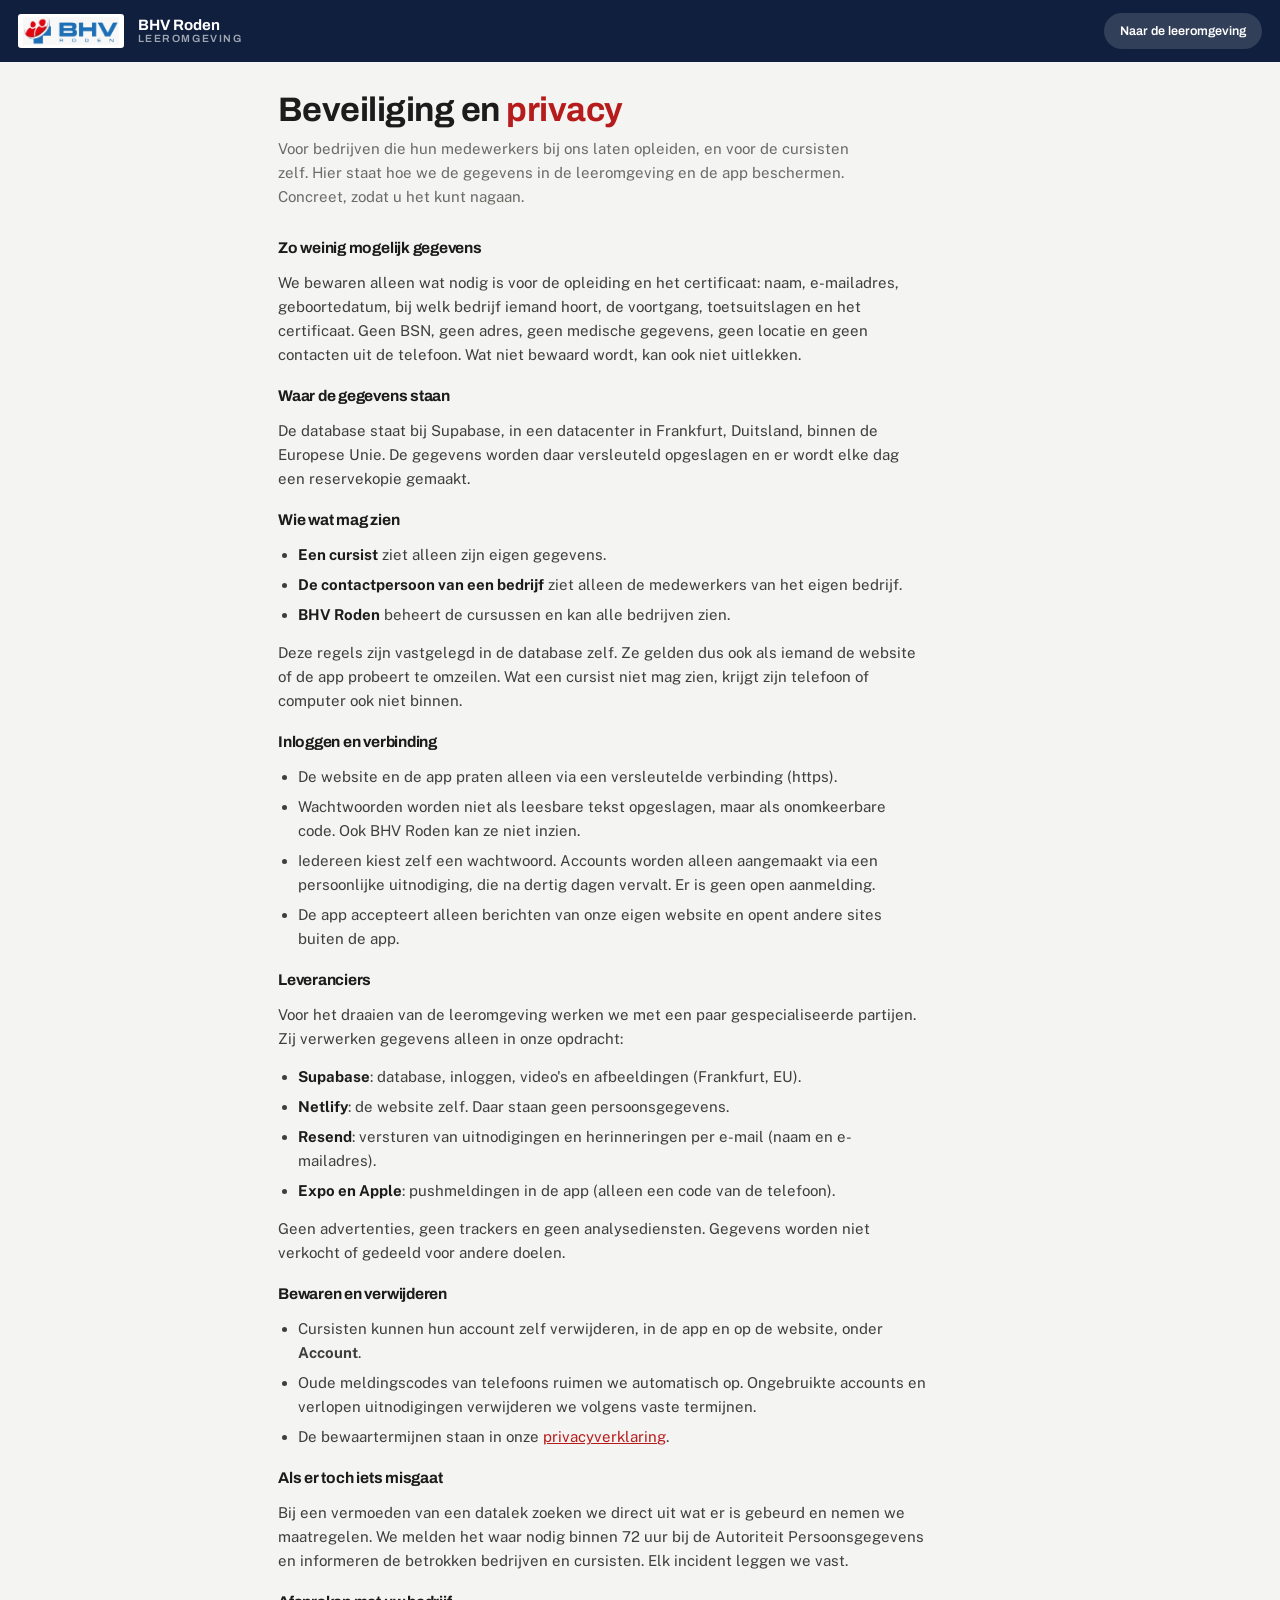
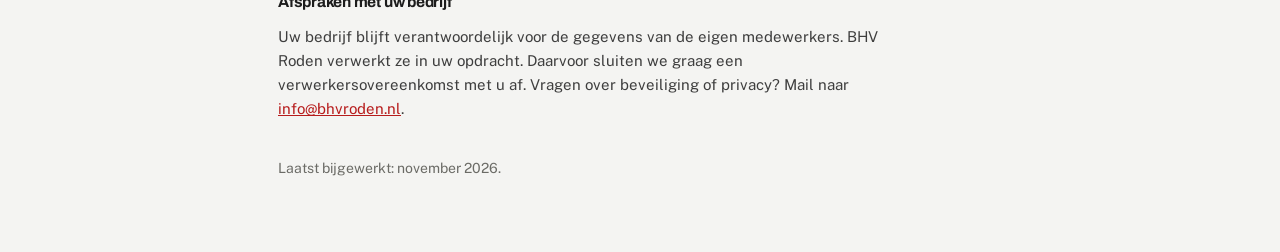
==== beveiliging.html @ 5a579784 "Pagina Beveiliging en privacy, regio Frankfurt" ====
<!DOCTYPE html>
<html lang="nl">
<head>
<meta charset="utf-8">
<meta name="viewport" content="width=device-width, initial-scale=1, viewport-fit=cover">
<title>Beveiliging en privacy, BHV Roden leeromgeving</title>
<link rel="preconnect" href="https://fonts.googleapis.com">
<link rel="preconnect" href="https://fonts.gstatic.com" crossorigin>
<link rel="stylesheet" href="https://fonts.googleapis.com/css2?family=Archivo:wght@600;700&family=Public+Sans:wght@400;500;600;700&display=swap">
<link rel="stylesheet" href="style.css">
</head>
<body>

<header class="balk">
  <img src="img/logo-bhvroden.jpg" alt="BHV Roden">
  <span class="naam">BHV Roden<span>Leeromgeving</span></span>
  <span class="rechts">
    <a class="knop-licht" href="index.html" style="text-decoration:none">Naar de leeromgeving</a>
  </span>
</header>

<div class="wrap wrap-smal">
  <div class="kop">
    <h1>Beveiliging en <em>privacy</em></h1>
    <p>Voor bedrijven die hun medewerkers bij ons laten opleiden, en voor de cursisten zelf. Hier staat hoe
      we de gegevens in de leeromgeving en de app beschermen. Concreet, zodat u het kunt nagaan.</p>
  </div>

  <div class="proza">
    <h3>Zo weinig mogelijk gegevens</h3>
    <p>We bewaren alleen wat nodig is voor de opleiding en het certificaat: naam, e-mailadres,
      geboortedatum, bij welk bedrijf iemand hoort, de voortgang, toetsuitslagen en het certificaat.
      Geen BSN, geen adres, geen medische gegevens, geen locatie en geen contacten uit de telefoon.
      Wat niet bewaard wordt, kan ook niet uitlekken.</p>

    <h3>Waar de gegevens staan</h3>
    <p>De database staat bij Supabase, in een datacenter in Frankfurt, Duitsland, binnen de Europese Unie. De gegevens worden daar
      versleuteld opgeslagen en er wordt elke dag een reservekopie gemaakt.</p>

    <h3>Wie wat mag zien</h3>
    <ul>
      <li><strong>Een cursist</strong> ziet alleen zijn eigen gegevens.</li>
      <li><strong>De contactpersoon van een bedrijf</strong> ziet alleen de medewerkers van het eigen bedrijf.</li>
      <li><strong>BHV Roden</strong> beheert de cursussen en kan alle bedrijven zien.</li>
    </ul>
    <p>Deze regels zijn vastgelegd in de database zelf. Ze gelden dus ook als iemand de website of de app
      probeert te omzeilen. Wat een cursist niet mag zien, krijgt zijn telefoon of computer ook niet binnen.</p>

    <h3>Inloggen en verbinding</h3>
    <ul>
      <li>De website en de app praten alleen via een versleutelde verbinding (https).</li>
      <li>Wachtwoorden worden niet als leesbare tekst opgeslagen, maar als onomkeerbare code. Ook BHV Roden
        kan ze niet inzien.</li>
      <li>Iedereen kiest zelf een wachtwoord. Accounts worden alleen aangemaakt via een persoonlijke
        uitnodiging, die na dertig dagen vervalt. Er is geen open aanmelding.</li>
      <li>De app accepteert alleen berichten van onze eigen website en opent andere sites buiten de app.</li>
    </ul>

    <h3>Leveranciers</h3>
    <p>Voor het draaien van de leeromgeving werken we met een paar gespecialiseerde partijen. Zij verwerken
      gegevens alleen in onze opdracht:</p>
    <ul>
      <li><strong>Supabase</strong>: database, inloggen, video's en afbeeldingen (Frankfurt, EU).</li>
      <li><strong>Netlify</strong>: de website zelf. Daar staan geen persoonsgegevens.</li>
      <li><strong>Resend</strong>: versturen van uitnodigingen en herinneringen per e-mail (naam en e-mailadres).</li>
      <li><strong>Expo en Apple</strong>: pushmeldingen in de app (alleen een code van de telefoon).</li>
    </ul>
    <p>Geen advertenties, geen trackers en geen analysediensten. Gegevens worden niet verkocht of gedeeld
      voor andere doelen.</p>

    <h3>Bewaren en verwijderen</h3>
    <ul>
      <li>Cursisten kunnen hun account zelf verwijderen, in de app en op de website, onder <b>Account</b>.</li>
      <li>Oude meldingscodes van telefoons ruimen we automatisch op. Ongebruikte accounts en verlopen uitnodigingen verwijderen we volgens vaste termijnen.</li>
      <li>De bewaartermijnen staan in onze <a href="privacy.html">privacyverklaring</a>.</li>
    </ul>

    <h3>Als er toch iets misgaat</h3>
    <p>Bij een vermoeden van een datalek zoeken we direct uit wat er is gebeurd en nemen we maatregelen.
      We melden het waar nodig binnen 72 uur bij de Autoriteit Persoonsgegevens en informeren de
      betrokken bedrijven en cursisten. Elk incident leggen we vast.</p>

    <h3>Afspraken met uw bedrijf</h3>
    <p>Uw bedrijf blijft verantwoordelijk voor de gegevens van de eigen medewerkers. BHV Roden verwerkt ze
      in uw opdracht. Daarvoor sluiten we graag een verwerkersovereenkomst met u af. Vragen over
      beveiliging of privacy? Mail naar <a href="mailto:info@bhvroden.nl">info@bhvroden.nl</a>.</p>

    <p class="lead" style="margin-top:22px">Laatst bijgewerkt: november 2026.</p>
  </div>
</div>

</body>
</html>
---- style.css ----
/* =====================================================================
   BHV Roden leeromgeving
   Huisstijl van BHV Roden. Klantkleuren komen later via [data-brand].
   ===================================================================== */

:root{
  --ground:#F4F4F2;
  --surface:#FFFFFF;
  --surface-2:#EDEDEA;
  --ink:#1C1C1C;
  --ink-2:#3E3E3E;
  --muted:#6B6B66;
  --line:#DCDCD8;
  --line-2:#C4C4BE;
  --ok:#1B7A3E;
  --ok-soft:#E6F3EA;
  --warn:#8A5D00;
  --warn-soft:#FAF0DA;
  --err:#B5352A;
  --err-soft:#FAEAE8;
  --sh-1:0 1px 2px rgba(20,25,30,.06);
  --sh-2:0 2px 14px rgba(20,25,30,.08);
  --sh-3:0 14px 44px rgba(15,31,61,.16);
  --fh:"Archivo","Helvetica Neue",Helvetica,Arial,sans-serif;
  --fb:"Public Sans","Helvetica Neue",Helvetica,Arial,sans-serif;
  --p:#0F1F3D; --p2:#1A2F56; --p-ink:#FFFFFF;
  --a:#B71C1C; --a2:#8F1414; --a-ink:#FFFFFF; --a-soft:#FBEAEA;
  --tint:#EEF1F6;
  --rad:50px;
  --radc:4px;
  --waas-rgb:15,31,61;
  color-scheme:light;
}

*{box-sizing:border-box}
[hidden]{display:none!important}
html,body{margin:0}
body{
  background:var(--ground);color:var(--ink);font-family:var(--fb);
  font-size:15px;line-height:1.6;-webkit-font-smoothing:antialiased;
  padding-top:env(safe-area-inset-top,0px);
  padding-bottom:env(safe-area-inset-bottom,0px);
}
h1,h2,h3,h4{margin:0;font-family:var(--fh);font-weight:700;line-height:1.16;letter-spacing:-.015em;text-wrap:balance}
p{margin:0}
img{max-width:100%;display:block}
button{font:inherit;color:inherit;cursor:pointer;font-family:var(--fb)}
input,select,textarea{font:inherit;font-family:var(--fb)}
a{color:var(--a)}
:focus-visible{outline:2px solid var(--a);outline-offset:2px}
@media (prefers-reduced-motion:reduce){*{animation:none!important;transition:none!important}}

.eyebrow{font-family:var(--fh);font-size:11px;font-weight:700;letter-spacing:.14em;text-transform:uppercase;color:var(--muted)}
.tnum{font-variant-numeric:tabular-nums}
.sp{margin-left:auto}
@media (max-width:600px){.btn-row .sp{margin-left:0;flex-basis:100%;height:0}}

/* ---------------- knoppen ---------------- */
.btn{
  display:inline-flex;align-items:center;justify-content:center;gap:9px;
  border-radius:var(--rad);padding:11px 22px;border:1.5px solid transparent;
  font-family:var(--fh);font-size:13.5px;font-weight:600;
  transition:background .14s,border-color .14s,color .14s,opacity .14s;
}
.btn svg{width:15px;height:15px;flex:none}
.btn-a{background:var(--a);color:var(--a-ink)}
.btn-a:hover:not(:disabled){background:var(--a2)}
.btn-p{background:var(--p);color:var(--p-ink)}
.btn-p:hover:not(:disabled){background:var(--p2)}
.btn-g{background:var(--surface);border-color:var(--line-2);color:var(--ink)}
.btn-g:hover:not(:disabled){background:var(--surface-2)}
.btn-sm{padding:8px 16px;font-size:12.5px}
.btn:disabled{opacity:.42;cursor:not-allowed}
.btn-row{display:flex;gap:10px;flex-wrap:wrap;align-items:center}
.btn-blok{width:100%}

/* ---------------- inloggen ---------------- */
.wrap{max-width:1180px;margin:0 auto;padding-inline:18px;padding-block:28px 72px}
.wrap-smal{max-width:760px}
#scherm-login .wrap{max-width:1000px;padding-block:6vh 8vh}

.auth{
  display:grid;grid-template-columns:1fr 1fr;min-height:520px;
  background:var(--surface);border:1px solid var(--line);border-radius:var(--radc);
  overflow:hidden;box-shadow:var(--sh-2);
}
.auth>*{min-width:0}
@media (max-width:840px){.auth{grid-template-columns:1fr;min-height:0}.auth-foto{min-height:190px}}
.auth-foto{position:relative;background:var(--p)}
.auth-foto img{position:absolute;inset:0;width:100%;height:100%;object-fit:cover}
.waas{position:absolute;inset:0;background:linear-gradient(200deg,rgba(var(--waas-rgb),.18) 0%,rgba(var(--waas-rgb),.86) 78%)}
.bij{position:absolute;left:0;right:0;bottom:0;padding:28px;color:#fff}
.bij h3{font-size:22px;line-height:1.25;margin-bottom:8px}
.bij p{font-size:13.5px;opacity:.82;max-width:34ch}
@media (max-width:840px){.bij{padding:18px}.bij h3{font-size:18px}}
.auth-form{padding:36px;display:flex;flex-direction:column;gap:16px;justify-content:center}
@media (max-width:520px){.auth-form{padding:22px}}
.auth-form .logo{height:38px;width:auto;align-self:flex-start;margin-bottom:2px}
.auth-form h2{font-size:23px}
.lead{font-size:14px;color:var(--muted)}

/* ---------------- velden ---------------- */
.veld{display:flex;flex-direction:column;gap:6px}
.veld label{font-size:12.5px;font-weight:700;color:var(--ink-2)}
.veld input,.veld select{
  background:var(--ground);border:1px solid var(--line-2);border-radius:var(--radc);
  padding:11px 13px;font-size:16px;color:var(--ink);width:100%;
}
.veld input:focus,.veld select:focus{outline:2px solid var(--a);outline-offset:-1px;border-color:var(--a)}
.veld .hint{font-size:12px;color:var(--muted)}
.veld-rij{display:flex;gap:12px;flex-wrap:wrap}
.veld-rij>*{flex:1 1 150px;min-width:0}

.fout{border-left:3px solid var(--err);background:var(--err-soft);padding:12px 15px;font-size:13.5px;color:#8E2A21;border-radius:0 var(--radc) var(--radc) 0}
.fout b{display:block;color:#7A241C;margin-bottom:3px}
.goed{border-left:3px solid var(--ok);background:var(--ok-soft);padding:12px 15px;font-size:13.5px;color:#14612F;border-radius:0 var(--radc) var(--radc) 0}
.goed b{display:block;margin-bottom:3px}
.let{border-left:3px solid var(--warn);background:var(--warn-soft);padding:12px 15px;font-size:13.5px;color:#4A3200;border-radius:0 var(--radc) var(--radc) 0}
.let b{display:block;margin-bottom:3px}
.let.mis{border-left-color:var(--err);background:var(--err-soft);color:#5A1A13}
.klein{font-size:12px;line-height:1.55;margin-top:5px}
.mis-tekst{color:var(--err);word-break:break-word}

/* ---------------- balk bovenin ---------------- */
.melding-balk{background:#1C1C1C;color:#EDEDEA;font-size:12.5px;padding:9px 16px;text-align:center}
.melding-balk b{color:#fff}

.balk{
  position:sticky;top:0;z-index:60;background:var(--p);color:var(--p-ink);
  display:flex;align-items:center;gap:14px;padding:0 18px;min-height:62px;flex-wrap:wrap;
}
.balk>img{height:34px;width:auto;border-radius:3px;background:#fff;padding:3px 5px;flex:none}
.balk .naam{font-family:var(--fh);font-size:15px;font-weight:700;line-height:1.1;margin-right:auto}
.balk .naam span{display:block;font-size:10.5px;letter-spacing:.15em;text-transform:uppercase;opacity:.6;font-weight:600}
.balk .rechts{display:flex;align-items:center;gap:12px;flex-wrap:wrap}
.balk .wie{font-size:13px;font-weight:600;line-height:1.2;text-align:right}
.balk .wie span{display:block;font-size:11.5px;opacity:.62;font-weight:400}
.knop-licht{background:rgba(255,255,255,.14);border:0;border-radius:var(--rad);padding:8px 16px;color:#fff;font-family:var(--fh);font-size:12.5px;font-weight:600}
.knop-licht:hover{background:rgba(255,255,255,.24)}
@media (max-width:620px){
  .balk{padding:10px 14px;min-height:0;gap:8px}
  .balk .wie{display:none}
  .balk>img{height:28px}
  .balk .naam{font-size:13.5px}
  .balk .naam span{font-size:9.5px}
  .knop-licht{padding:7px 13px;font-size:12px}
}

/* ---------------- koppen ---------------- */
.kop{display:flex;flex-direction:column;gap:8px;margin-bottom:24px}
.kop h1{font-size:clamp(24px,4.2vw,34px)}
.kop h1 em{font-style:normal;color:var(--a)}
.kop p{color:var(--muted);max-width:66ch}

.terug{background:none;border:0;padding:0 0 14px;color:var(--muted);font-size:13px;font-weight:600;display:inline-flex;gap:7px;align-items:center}
.terug:hover{color:var(--ink)}
.terug svg{width:13px;height:13px}


/* ---------------- video ---------------- */
.videos{display:flex;flex-direction:column;gap:26px;margin-bottom:28px}
.videoblok{display:flex;flex-direction:column;gap:10px}
.videokop{display:flex;align-items:baseline;gap:12px;flex-wrap:wrap}
.videokop h3{font-size:16px}
.videokop .lead{font-size:12.5px}
.video{position:relative;padding-top:56.25%;background:#0D1520;border:1px solid var(--line);border-radius:var(--radc);overflow:hidden;box-shadow:var(--sh-1)}
.video iframe,.video video{position:absolute;inset:0;width:100%;height:100%;border:0;background:#0D1520}
@media (max-width:600px){.videos{gap:20px}.videokop h3{font-size:15px}}


/* ---------------- meekijken als een klant ---------------- */
.kijkbalk{
  display:flex;align-items:center;gap:12px;flex-wrap:wrap;
  background:var(--surface);border:1px solid var(--line-2);border-radius:var(--radc);
  padding:12px 16px;margin-bottom:20px;box-shadow:var(--sh-1);
}
.kijkbalk .wat{font-size:13.5px;color:var(--muted);font-weight:600}
.kijkbalk .wat b{color:var(--ink)}
.kijkbalk select{
  background:var(--ground);border:1px solid var(--line-2);border-radius:var(--radc);
  padding:9px 12px;font-size:15px;color:var(--ink);min-width:0;max-width:100%;
}
.kijkbalk .rest{margin-left:auto;display:flex;gap:10px;align-items:center;flex-wrap:wrap}
@media (max-width:620px){.kijkbalk .rest{margin-left:0;width:100%}.kijkbalk select{width:100%}}


/* ---------------- bericht dat blijft staan ---------------- */
.bericht{position:fixed;inset:0;z-index:200;display:grid;place-items:center;padding:20px;background:rgba(15,20,26,.42)}
.bericht-in{background:var(--surface);border-radius:var(--radc);padding:24px 26px;max-width:460px;box-shadow:var(--sh-3);border-top:4px solid var(--err)}
.bericht.goed-bericht .bericht-in{border-top-color:var(--ok)}
.bericht-in b{display:block;font-family:var(--fh);font-size:18px;margin-bottom:8px}
.bericht-in p{font-size:14.5px;color:var(--ink-2);margin-bottom:18px}

/* Goed en fout ook in woorden, niet alleen in kleur */
.optie .merk{display:block;font-family:var(--fh);font-size:10.5px;font-weight:700;letter-spacing:.09em;text-transform:uppercase;margin-top:4px;opacity:.85}
.optie.juist .merk{color:var(--ok)}
.optie.onjuist .merk{color:var(--err)}

.tekstknop{background:none;border:0;padding:0;color:var(--a);font:inherit;font-size:inherit;text-decoration:underline;cursor:pointer}
.tekstknop:hover{color:var(--a2)}

/* ---------------- chips en balkjes ---------------- */
.chip{display:inline-flex;align-items:center;gap:6px;white-space:nowrap;font-family:var(--fh);font-size:10.5px;font-weight:700;letter-spacing:.09em;text-transform:uppercase;padding:4px 10px;border-radius:var(--rad)}
.chip.af{background:var(--ok-soft);color:var(--ok)}
.chip.bezig{background:var(--warn-soft);color:var(--warn)}
.chip.nieuw{background:var(--surface-2);color:var(--muted)}
.chip.mis{background:var(--err-soft);color:var(--err)}
.chip.let{background:var(--warn-soft);color:var(--warn)}

.bar{height:6px;border-radius:50px;background:var(--surface-2);overflow:hidden;display:block}
.bar>span{display:block;height:100%;background:var(--a);border-radius:50px;transition:width .3s ease}
.bar-rij{display:flex;justify-content:space-between;gap:10px;font-size:11.5px;color:var(--muted);font-variant-numeric:tabular-nums}

/* ---------------- dashboard ---------------- */
.hero{position:relative;border-radius:var(--radc);overflow:hidden;min-height:290px;display:flex;align-items:flex-end;margin-bottom:26px;box-shadow:var(--sh-2)}
.hero>img{position:absolute;inset:0;width:100%;height:100%;object-fit:cover}
.hero .waas{background:linear-gradient(180deg,rgba(var(--waas-rgb),.12) 0%,rgba(var(--waas-rgb),.55) 45%,rgba(var(--waas-rgb),.93) 100%)}
.hero-in{position:relative;padding:30px 32px;color:#fff;width:100%;display:flex;gap:26px;align-items:flex-end;flex-wrap:wrap}
@media (max-width:640px){.hero-in{padding:20px}}
.hero-txt{flex:1 1 300px;min-width:0}
.hero-txt .eyebrow{color:rgba(255,255,255,.72)}
.hero-txt h1{font-size:clamp(23px,4.4vw,34px);margin:7px 0 8px;color:#fff}
.hero-txt p{font-size:14.5px;color:rgba(255,255,255,.84);max-width:52ch}
.hero-kaart{flex:0 1 260px;background:rgba(255,255,255,.96);border-radius:var(--radc);padding:18px;display:flex;flex-direction:column;gap:10px;color:var(--ink);box-shadow:var(--sh-2)}
.hero-kaart .k{font-size:12px;color:var(--muted);font-weight:600}
.hero-kaart .v{font-family:var(--fh);font-size:15px;font-weight:700;line-height:1.3}
.hero-kaart .dash-verder{width:100%;justify-content:center;margin-top:4px}
.hero-kaart .dash-volgende{font-size:12.5px;color:var(--muted);line-height:1.35;margin-top:-4px}

.rooster{display:grid;grid-template-columns:repeat(auto-fit,minmax(min(300px,100%),1fr));gap:18px}
.rooster>*{min-width:0}
.kaart{background:var(--surface);border:1px solid var(--line);border-radius:var(--radc);overflow:hidden;display:flex;flex-direction:column;box-shadow:var(--sh-1)}
.kaart-body{padding:16px 18px;display:flex;flex-direction:column;gap:9px;flex:1}
.kaart-body h3{font-size:16px}
.kaart-meta{display:flex;gap:7px;flex-wrap:wrap;font-size:12px;color:var(--muted)}
.kaart-meta span:not(:last-child)::after{content:"\00b7";margin-left:7px}
.kaart-foot{padding:0 18px 18px;display:flex;flex-direction:column;gap:9px}

/* ---------------- lesweergave ---------------- */
.schil{display:grid;grid-template-columns:296px 1fr;gap:26px;align-items:start}
.schil>*{min-width:0}
@media (max-width:940px){.schil{grid-template-columns:1fr}}
.inhoud{background:var(--surface);border:1px solid var(--line);border-radius:var(--radc);overflow:hidden;box-shadow:var(--sh-1)}
@media (min-width:941px){.inhoud{position:sticky;top:78px}}
.inhoud-kop{padding:16px 18px;background:var(--p);color:var(--p-ink)}
.inhoud-kop h4{font-size:14.5px}
.inhoud-kop .sub{font-size:11.5px;opacity:.64;margin-top:2px}
.inhoud-kop .bar{margin-top:12px;background:rgba(255,255,255,.22)}
.inhoud-kop .bar-rij{color:rgba(255,255,255,.72);margin-top:7px}
.inhoud-body{padding:8px;max-height:min(62vh,600px);overflow-y:auto}
@media (max-width:940px){.inhoud-body{max-height:none}}
.toc-knop{display:none}
.proza .lb-foto,.proza .lb-video{margin:18px 0}
.proza .lb-foto img,.proza .lb-video video{display:block;width:100%;border-radius:var(--radc);background:#000}
.proza .lb-foto figcaption,.proza .lb-video figcaption{font-size:13.5px;color:var(--muted);margin-top:8px}
.ih-media{display:block;width:auto;height:auto;max-width:100%;max-height:260px;object-fit:contain;border-radius:8px;margin-bottom:10px;background:#000}
.ih-kies{display:inline-flex;margin-right:10px;cursor:pointer}
/* Op telefoon en tablet: eerst de les, de lijst met lessen eronder en ingeklapt. */
@media (max-width:940px){
  .schil>.inhoud{order:2}
  .inhoud:not(.open) .inhoud-body{display:none}
  .toc-knop{display:block;width:100%;margin-top:12px;padding:10px 12px;border-radius:10px;border:1px solid rgba(255,255,255,.3);background:rgba(255,255,255,.1);color:inherit;font:inherit;font-size:14px;font-weight:600;cursor:pointer}
}
.modlab{font-family:var(--fh);font-size:10.5px;font-weight:700;letter-spacing:.12em;text-transform:uppercase;color:var(--muted);padding:13px 10px 6px}
.tocknop{width:100%;text-align:left;background:none;border:0;border-radius:var(--radc);padding:9px 10px;display:flex;gap:11px;align-items:flex-start;font-size:13.5px;line-height:1.4;color:var(--ink-2)}
.tocknop:hover:not(:disabled){background:var(--surface-2)}
.tocknop:disabled{opacity:.45;cursor:not-allowed}
.tocknop[aria-current="true"]{background:var(--p);color:#fff;font-weight:600}
.tocknop[aria-current="true"] .dur{color:rgba(255,255,255,.66)}
.tocknop .n{flex:none;width:21px;height:21px;border-radius:3px;margin-top:1px;border:1.5px solid var(--line-2);display:grid;place-items:center;font-family:var(--fh);font-size:10.5px;font-weight:700;color:var(--muted);background:var(--surface)}
.tocknop .n.ok{background:var(--ok);border-color:var(--ok);color:#fff}
.tocknop .n.ok svg{width:11px;height:11px}
.tocknop .n.t{border-style:dashed}
.tocknop .dur{display:block;font-size:11.5px;color:var(--muted);font-weight:400;font-variant-numeric:tabular-nums}

.paneel-rij{display:flex;flex-direction:column;gap:20px;min-width:0}

.speler{background:#0A1220;border-radius:var(--radc);overflow:hidden;box-shadow:var(--sh-2)}
.toneel{position:relative;aspect-ratio:16/9;display:grid;place-items:center;overflow:hidden}
.toneel>img{position:absolute;inset:0;width:100%;height:100%;object-fit:cover}
.toneel .waas{background:linear-gradient(180deg,rgba(10,18,32,.4) 0%,rgba(10,18,32,.2) 45%,rgba(10,18,32,.78) 100%)}
.vtag{position:absolute;z-index:2;left:14px;top:14px;font-family:var(--fh);font-size:10px;font-weight:700;letter-spacing:.12em;text-transform:uppercase;color:#fff;background:rgba(10,18,32,.7);padding:5px 10px;border-radius:3px}
.vmelding{position:relative;z-index:2;text-align:center;color:#fff;padding:18px 22px;max-width:40ch;background:rgba(10,18,32,.82);border-radius:var(--radc);margin:0 16px;backdrop-filter:blur(3px)}
.vmelding b{font-family:var(--fh);font-size:15px;display:block;margin-bottom:5px}
.vmelding span{font-size:13px;color:rgba(255,255,255,.75)}
.hoofdstukken{display:flex;background:#0A1220;padding:9px 11px;overflow-x:auto;gap:2px;border-top:1px solid rgba(255,255,255,.08)}
.hoofdstukken span{padding:5px 10px;border-radius:3px;white-space:nowrap;font-size:11.5px;color:rgba(255,255,255,.6);font-variant-numeric:tabular-nums}

.leskop{display:flex;flex-direction:column;gap:7px}
.leskop h2{font-size:clamp(20px,3.6vw,28px)}
.proza{display:flex;flex-direction:column;gap:14px;max-width:66ch;color:var(--ink-2);font-size:15px}
.proza h3{font-family:var(--fh);font-size:15.5px;color:var(--ink);margin-top:6px}
.proza ul{margin:0;padding-left:20px;display:flex;flex-direction:column;gap:6px}
.proza strong{color:var(--ink);font-weight:700}
.uitroep{border-left:3px solid var(--a);background:var(--a-soft);padding:13px 16px;font-size:14px;color:var(--ink);border-radius:0 var(--radc) var(--radc) 0}
.uitroep .eyebrow{color:var(--a2);display:block;margin-bottom:4px}

/* ---------------- blokken en vragen ---------------- */
.blok{background:var(--surface);border:1px solid var(--line);border-radius:var(--radc);padding:22px;display:flex;flex-direction:column;gap:20px;box-shadow:var(--sh-1)}
@media (max-width:520px){.blok{padding:17px}}
.blok-kop{display:flex;justify-content:space-between;align-items:baseline;gap:12px;flex-wrap:wrap}
.blok-kop h3{font-size:16.5px}
.vragen{display:flex;flex-direction:column;gap:26px}
.vraag{display:flex;flex-direction:column;gap:10px}
.vraag-t{font-weight:700;color:var(--ink);font-size:15px;line-height:1.45;font-family:var(--fh)}
.vraag-t .n{color:var(--a);margin-right:9px}
.opties{display:flex;flex-direction:column;gap:8px}
.optie{display:flex;gap:12px;align-items:flex-start;border:1px solid var(--line);background:var(--surface);border-radius:var(--radc);padding:12px 14px;text-align:left;font-size:14.5px;line-height:1.45;color:var(--ink-2);transition:border-color .12s,background .12s;width:100%}
.optie:hover:not(:disabled){border-color:var(--p);background:var(--surface-2)}
.optie:disabled{cursor:default}
.optie .k{flex:none;width:22px;height:22px;border-radius:3px;background:var(--surface-2);border:1px solid var(--line);display:grid;place-items:center;margin-top:1px;font-family:var(--fh);font-size:11px;font-weight:700;color:var(--muted)}
.optie.gekozen{border-color:var(--p);background:var(--tint)}
.optie.gekozen .k{background:var(--p);border-color:var(--p);color:#fff}
.optie.juist{border-color:var(--ok);background:var(--ok-soft);color:var(--ink)}
.optie.juist .k{background:var(--ok);border-color:var(--ok);color:#fff}
.optie.onjuist{border-color:var(--err);background:var(--err-soft);color:var(--ink)}
.optie.onjuist .k{background:var(--err);border-color:var(--err);color:#fff}
.terugkoppeling{font-size:13.5px;line-height:1.55;padding:11px 14px;display:flex;gap:10px;border-radius:var(--radc)}
.terugkoppeling.ja{background:var(--ok-soft);color:#14612F}
.terugkoppeling.nee{background:var(--err-soft);color:#8E2A21}
.terugkoppeling svg{width:15px;height:15px;flex:none;margin-top:3px}
.slot{font-size:13px;color:var(--muted);display:flex;gap:8px;align-items:center}
.slot svg{width:14px;height:14px;flex:none}

/* ---------------- uitslag ---------------- */
.uitslag{border-radius:var(--radc);padding:28px;border:1px solid var(--line);border-top:4px solid var(--line);display:flex;flex-direction:column;gap:13px;align-items:flex-start;background:var(--surface);box-shadow:var(--sh-2)}
@media (max-width:520px){.uitslag{padding:20px}}
.uitslag.geslaagd{border-top-color:var(--ok)}
.uitslag.gezakt{border-top-color:var(--err)}
.score{font-family:var(--fh);font-size:46px;font-weight:700;line-height:1;font-variant-numeric:tabular-nums}
.uitslag.geslaagd .score{color:var(--ok)}
.uitslag.gezakt .score{color:var(--err)}
.uitslag h2{font-size:22px}
.uitslag p{color:var(--ink-2);max-width:58ch;font-size:14.5px}

/* ---------------- certificaat ---------------- */
.cert-scroll{overflow-x:auto;padding:2px}
.cert{background:#fff;color:#1C1C1C;border:1px solid var(--line);padding:40px 44px;min-width:560px;position:relative;box-shadow:var(--sh-3)}
.cert::before{content:"";position:absolute;left:0;top:0;bottom:0;width:9px;background:linear-gradient(180deg,#2071BA 0 62%,#DC091A 62% 100%)}
.cert-top{display:flex;justify-content:space-between;align-items:flex-start;gap:24px;margin-bottom:26px}
.cert-top img{height:46px;width:auto}
.cert-zegel{text-align:right;font-size:11px;color:#6B6B66;line-height:1.7;font-variant-numeric:tabular-nums}
.cert-zegel strong{color:#1C1C1C;font-size:12.5px}
.cert h2{font-family:var(--fh);font-size:12px;font-weight:700;letter-spacing:.22em;text-transform:uppercase;color:#6B6B66}
.cert-naam{font-family:var(--fh);font-size:clamp(27px,4.6vw,38px);font-weight:700;margin:14px 0 6px;letter-spacing:-.025em;color:#003138}
.cert-regel{font-size:14.5px;color:#3E3E3E;max-width:56ch}
.cert-cursus{font-family:var(--fh);font-size:19px;font-weight:700;margin-top:18px;color:#2071BA}
.cert-grid{display:grid;grid-template-columns:repeat(auto-fit,minmax(min(125px,100%),1fr));gap:16px;margin-top:28px;padding-top:20px;border-top:1px solid #DCDCD8}
.cert-grid .k{font-family:var(--fh);font-size:9.5px;letter-spacing:.13em;text-transform:uppercase;color:#6B6B66;font-weight:700}
.cert-grid .v{font-size:13.5px;font-weight:600;font-variant-numeric:tabular-nums;color:#1C1C1C;margin-top:2px}
.cert-foot{margin-top:24px;padding-top:16px;border-top:1px solid #DCDCD8;display:flex;justify-content:space-between;gap:20px;align-items:flex-end;flex-wrap:wrap}
.cert-hand{font-size:11.5px;color:#6B6B66}
.cert-hand img{height:42px;width:auto;margin-bottom:2px}
.cert-hand .lijn{width:170px;border-bottom:1px solid #9A9A94;margin-bottom:6px}

/* ---------------- beheer ---------------- */
.tabs{background:var(--surface);border-bottom:1px solid var(--line);position:sticky;top:62px;z-index:50}
@media (max-width:620px){.tabs{top:0;position:static}}
.tabs-in{max-width:1180px;margin:0 auto;padding:0 18px;display:flex;gap:4px;overflow-x:auto;-webkit-overflow-scrolling:touch}
.tabs button{background:none;border:0;border-bottom:2.5px solid transparent;padding:13px 12px;font-size:13.5px;font-weight:600;color:var(--muted);white-space:nowrap}
.tabs button:hover{color:var(--ink)}
.tabs button[aria-current="true"]{color:var(--ink);border-bottom-color:var(--a)}

.split{display:grid;grid-template-columns:1fr 1fr;gap:20px;align-items:start}
.split>*{min-width:0}
@media (max-width:900px){.split{grid-template-columns:1fr}}

.tegels{display:grid;grid-template-columns:repeat(auto-fit,minmax(min(160px,100%),1fr));gap:14px;margin-bottom:24px}
.tegels>*{min-width:0}
.tegel{background:var(--surface);border:1px solid var(--line);border-radius:var(--radc);padding:16px 18px;display:flex;flex-direction:column;gap:3px;box-shadow:var(--sh-1)}
.tegel .k{font-size:12px;color:var(--muted);font-weight:600}
.tegel .v{font-family:var(--fh);font-size:30px;font-weight:700;line-height:1.1;font-variant-numeric:tabular-nums}
.tegel .s{font-size:11.5px;color:var(--muted)}
.tegel.ok .v{color:var(--ok)}
.tegel.acc .v{color:var(--a2)}
.tegel.let .v{color:var(--warn)}
.tegel.mis .v{color:var(--err)}

.tabel-scroll{overflow-x:auto;background:var(--surface);border:1px solid var(--line);border-radius:var(--radc);box-shadow:var(--sh-1)}
table{border-collapse:collapse;width:100%;min-width:640px;font-size:13.5px}
th{text-align:left;font-family:var(--fh);font-size:10.5px;font-weight:700;letter-spacing:.1em;text-transform:uppercase;color:var(--muted);padding:12px 15px;border-bottom:1px solid var(--line);background:var(--surface-2);white-space:nowrap}
td{padding:11px 15px;border-bottom:1px solid var(--line);vertical-align:middle;color:var(--ink-2)}
tr:last-child td{border-bottom:0}
td.nm{color:var(--ink);font-weight:600;white-space:nowrap}
td.num{font-variant-numeric:tabular-nums;white-space:nowrap}
td .bar{width:92px}
.leeg{padding:30px 18px;text-align:center;color:var(--muted);font-size:14px}

.knoppenrij{display:flex;gap:10px;flex-wrap:wrap;align-items:center;margin-bottom:18px}
.kies{background:var(--surface);border:1px solid var(--line-2);border-radius:var(--radc);padding:9px 12px;font-size:15px;color:var(--ink);min-width:0;max-width:100%}

.plak{background:var(--ground);border:1px solid var(--line-2);border-radius:var(--radc);padding:12px;font-size:14px;line-height:1.6;resize:vertical;color:var(--ink);width:100%;min-height:150px;font-family:ui-monospace,SFMono-Regular,Menlo,Consolas,monospace}

.kleurveld{display:flex;gap:10px;align-items:center}
.kleurveld input[type=color]{width:46px;height:40px;padding:2px;border:1px solid var(--line-2);border-radius:var(--radc);background:var(--surface);flex:none}
.kleurveld input[type=text]{flex:1;min-width:0}

.voorbeeld{border:1px solid var(--line);border-radius:var(--radc);overflow:hidden;box-shadow:var(--sh-1)}
.voorbeeld .vb-balk{padding:14px 16px;display:flex;align-items:center;gap:11px;color:#fff}
.voorbeeld .vb-naam{font-family:var(--fh);font-weight:700;font-size:14px}
.voorbeeld .vb-body{padding:16px;background:var(--surface);display:flex;flex-direction:column;gap:11px}
.voorbeeld .vb-knop{display:inline-block;padding:9px 18px;color:#fff;font-family:var(--fh);font-size:13px;font-weight:600;align-self:flex-start}

.link-lijst{display:flex;flex-direction:column;gap:8px;max-height:320px;overflow-y:auto}
.link-rij{display:flex;gap:10px;align-items:center;background:var(--ground);border:1px solid var(--line);border-radius:var(--radc);padding:9px 12px;font-size:13px}
.link-rij .adres{flex:1;min-width:0;overflow:hidden;text-overflow:ellipsis;white-space:nowrap;font-family:ui-monospace,Menlo,Consolas,monospace;font-size:11.5px;color:var(--muted);text-decoration:none}
.link-rij .adres:hover{color:var(--a);text-decoration:underline}
#u-alles{min-height:0;font-size:12px;line-height:1.5}
.link-rij .wie{font-weight:600;color:var(--ink);white-space:nowrap}
.mini{border:1px solid var(--line-2);background:var(--surface);border-radius:var(--rad);padding:5px 13px;font-size:12px;font-weight:600;color:var(--ink);white-space:nowrap;flex:none}
.mini:hover{background:var(--surface-2)}
.mini.klaar{border-color:var(--ok);color:var(--ok)}

/* ---------------- diversen ---------------- */
.laden{display:flex;gap:11px;align-items:center;color:var(--muted);font-size:13.5px;padding:14px 0}
.tol{width:15px;height:15px;border:2px solid var(--line-2);border-top-color:var(--a);border-radius:50%;animation:draai .7s linear infinite;flex:none}
@keyframes draai{to{transform:rotate(360deg)}}

.paneel{background:var(--surface);border:1px solid var(--line);border-radius:var(--radc);box-shadow:var(--sh-1);overflow:hidden;margin-bottom:20px}
.paneel-kop{padding:15px 18px;border-bottom:1px solid var(--line);display:flex;justify-content:space-between;align-items:center;gap:12px;flex-wrap:wrap}
.paneel-kop h2{font-size:15.5px}
.paneel-body{padding:4px 18px}
.regel{display:flex;gap:13px;align-items:flex-start;padding:13px 0;border-bottom:1px solid var(--line)}
.regel:last-child{border-bottom:0}
.regel .vink{flex:none;width:22px;height:22px;border-radius:50%;display:grid;place-items:center;margin-top:1px}
.regel .vink svg{width:12px;height:12px}
.vink.ja{background:var(--ok);color:#fff}
.vink.nee{background:var(--err);color:#fff}
.vink.bezig{background:var(--surface-2)}
.regel .tekst{flex:1;min-width:0;display:flex;flex-direction:column;gap:2px}
.regel .tekst b{font-size:14px}
.regel .tekst span{font-size:12.5px;color:var(--muted)}
.regel .waarde{font-family:var(--fh);font-weight:700;font-size:15px;font-variant-numeric:tabular-nums;flex:none}
.regel.mis .waarde{color:var(--err)}

.toast{position:fixed;left:50%;transform:translateX(-50%);bottom:calc(env(safe-area-inset-bottom,0px) + 22px);background:#1C1C1C;color:#fff;padding:13px 20px;border-radius:50px;font-size:13.5px;font-weight:600;box-shadow:0 10px 34px rgba(0,0,0,.35);z-index:200;display:flex;gap:10px;align-items:center;max-width:calc(100vw - 32px)}
.toast svg{width:16px;height:16px;flex:none;color:#6FD79A}

.voet{margin-top:34px;padding-top:20px;border-top:1px solid var(--line);font-size:13px;color:var(--muted);display:flex;flex-direction:column;gap:9px}
.voet strong{color:var(--ink)}

/* ---- Meekijkpagina (voorbeeld.html) ----
   De klant moet hier snel doorheen kunnen. Daarom een vaste kolom van
   940 breed, en de video's naast elkaar in plaats van onder elkaar.
   Vier video's onder elkaar op volle breedte is een halve kilometer
   scrollen, en dan haakt iemand af voordat hij bij de laatste is. */
.vb-kolom{max-width:940px;margin:0 auto}
.vb-wegwijzer{display:flex;flex-wrap:wrap;gap:8px;margin:0 0 24px}
.vb-wegwijzer a{display:inline-flex;align-items:center;gap:7px;padding:8px 14px;border:1px solid var(--line-2);border-radius:var(--rad);background:var(--surface);color:var(--ink);font-size:13px;font-weight:600;text-decoration:none}
.vb-wegwijzer a:hover{background:var(--surface-2)}
.vb-wegwijzer a span{color:var(--muted);font-weight:500}
.vb-les{margin-bottom:22px;scroll-margin-top:16px}
.vb-les .paneel-body{padding:18px}
.vb-les .proza{margin-bottom:22px;max-width:none}
.vb-les .videos{display:grid;grid-template-columns:repeat(auto-fit,minmax(290px,1fr));gap:20px;margin-bottom:0}
.video-blok h4{font-family:var(--fh);font-size:13.5px;color:var(--ink);margin-bottom:8px}
@media (max-width:640px){.vb-les .videos{grid-template-columns:1fr;gap:18px}.vb-les .paneel-body{padding:15px}}
.vb-kopieer{display:flex;gap:10px;align-items:center;flex-wrap:wrap;margin-top:10px}
.vb-kopieer input{flex:1;min-width:220px;font-family:ui-monospace,SFMono-Regular,Menlo,monospace;font-size:12.5px}

/* ================= DIA'S MET PRESENTATOR (dias.js) ================= */
.dia-speler{background:#0A1220;border-radius:var(--radc);overflow:hidden;box-shadow:var(--sh-2)}
.dia-toneel{position:relative;aspect-ratio:16/9;overflow:hidden;background:#fff;outline:none}
.dia-toneel:focus-visible{outline:3px solid var(--a);outline-offset:-3px}
.dia-toneel .dia-beeld{position:absolute;inset:0;width:100%;height:100%;object-fit:contain;background:#fff}
.dia-toneel .dia-key{position:absolute;bottom:0;height:auto;aspect-ratio:16/9;pointer-events:none;visibility:hidden}
.pr-voorbeeld .dia-toneel .dia-key{pointer-events:auto;cursor:crosshair}
.dia-toneel .dia-video{position:absolute;width:2px;height:2px;opacity:0;pointer-events:none;left:0;top:0}
.dia-toneel .dia-video.zonder-key{width:auto;height:100%;opacity:1;left:auto;right:0;top:0}
.dia-toneel:fullscreen{aspect-ratio:auto;width:100vw;height:100vh;background:#000}
.dia-toneel:-webkit-full-screen{width:100vw;height:100vh;background:#000}
.dia-start{position:absolute;inset:0;display:flex;flex-direction:column;align-items:center;justify-content:center;gap:12px;background:rgba(10,18,32,.38);border:0;color:#fff;font-family:var(--fh);font-weight:700;font-size:15px;z-index:3}
.dia-start .rond{width:74px;height:74px;border-radius:50%;background:var(--a);display:grid;place-items:center;box-shadow:0 8px 30px rgba(0,0,0,.3);transition:transform .15s}
.dia-start:hover .rond{transform:scale(1.06)}
.dia-start svg{width:30px;height:30px;margin-left:4px}
.dia-start .wat{background:rgba(10,18,32,.75);padding:6px 14px;border-radius:var(--rad)}
.dia-vol{position:absolute;right:10px;top:10px;z-index:4;width:34px;height:34px;border-radius:6px;border:0;background:rgba(10,18,32,.55);color:#fff;display:grid;place-items:center;opacity:.75}
.dia-vol:hover{opacity:1}
.dia-vol svg{width:17px;height:17px}
.dia-balk{padding:0 12px 10px}
.dia-tijd{display:block;padding:10px 0 8px;position:relative}
.dia-tijd::after{content:attr(data-t);position:absolute;right:0;top:-2px;font-size:11px;color:rgba(255,255,255,.55);font-variant-numeric:tabular-nums}
.dia-lijn{display:block;height:3px;background:rgba(255,255,255,.14);border-radius:2px;overflow:hidden;margin-top:6px}
.dia-lijn span{display:block;height:100%;width:0;background:var(--a);transition:width .25s linear}
.dia-knoppen{display:flex;align-items:center;gap:8px;flex-wrap:wrap}
.dia-k{width:38px;height:38px;border-radius:50%;border:1px solid rgba(255,255,255,.18);background:rgba(255,255,255,.06);color:#fff;display:grid;place-items:center}
.dia-k:hover:not(:disabled){background:rgba(255,255,255,.14)}
.dia-k:disabled{opacity:.3;cursor:default}
.dia-k svg{width:16px;height:16px}
.dia-nr{color:#fff;font-size:13px;font-weight:600;font-variant-numeric:tabular-nums;min-width:92px;text-align:center}
.dia-auto{margin-left:auto;color:rgba(255,255,255,.7);font-size:12.5px;display:flex;align-items:center;gap:7px}
.dia-auto input{accent-color:var(--a);width:16px;height:16px}
.dia-strook{display:flex;gap:6px;overflow-x:auto;padding:10px 12px 12px;border-top:1px solid rgba(255,255,255,.08)}
.dia-strook button{position:relative;flex:none;width:86px;aspect-ratio:16/9;border:2px solid transparent;border-radius:3px;padding:0;background:#fff;overflow:hidden;opacity:.6}
.dia-strook button img{width:100%;height:100%;object-fit:cover;display:block}
.dia-strook button.gezien{opacity:.85}
.dia-strook button.nu{border-color:var(--a);opacity:1}
.dia-strook .heeft{position:absolute;right:3px;bottom:3px;width:8px;height:8px;border-radius:50%;background:var(--a);box-shadow:0 0 0 2px #fff}
@media (max-width:600px){.dia-auto{margin-left:0;width:100%}.dia-strook button{width:64px}}

/* ---------- beheer: presentatie ---------- */
.pr-mod{padding:6px 0 10px;border-bottom:1px solid var(--line)}
.pr-mod:last-child{border-bottom:0}
.pr-mod-kop{display:flex;gap:10px;align-items:center;padding:10px 0 2px;font-family:var(--fh);font-size:14.5px}
.pr-mod .regel{align-items:center}
.pr-duim{flex:none;width:72px;aspect-ratio:16/9;border:1px solid var(--line);border-radius:3px;overflow:hidden;background:#fff;position:relative}
.pr-duim img{width:100%;height:100%;object-fit:cover;display:block}
.pr-duim.groot{width:168px}
.pr-duim .nr{position:absolute;left:4px;top:4px;background:rgba(10,18,32,.8);color:#fff;font-size:10.5px;font-weight:700;padding:1px 6px;border-radius:3px}
.pr-indeling{padding:6px 18px}
.pr-rij{display:flex;gap:16px;align-items:flex-start;padding:12px 0;border-bottom:1px solid var(--line)}
.pr-rij:last-child{border-bottom:0}
.pr-rij.soort-hoofdstuk{border-top:3px solid var(--p);margin-top:10px;padding-top:16px}
.pr-rij.soort-les{border-top:1px dashed var(--line-2)}
.pr-rij-in{flex:1;min-width:0;display:flex;flex-direction:column;gap:10px}
.pr-rij .veld{max-width:520px}
.pr-keus{display:inline-flex;flex-wrap:wrap;border:1px solid var(--line-2);border-radius:var(--rad);overflow:hidden;width:max-content;max-width:100%}
.pr-keus button{border:0;background:var(--surface);padding:7px 13px;font-size:12.5px;font-weight:600;color:var(--ink-2);border-right:1px solid var(--line)}
.pr-keus button:last-child{border-right:0}
.pr-keus button[aria-pressed="true"]{background:var(--p);color:var(--p-ink)}
@media (max-width:600px){.pr-rij{flex-direction:column}.pr-duim.groot{width:100%}}
.pr-balk{height:6px;background:var(--surface-2);border-radius:3px;overflow:hidden;margin:12px 0 6px}
.pr-balk span{display:block;height:100%;width:0;background:var(--a);transition:width .2s}
.pr-strook{display:flex;gap:8px;overflow-x:auto;padding:2px 2px 12px;margin-bottom:12px}
.pr-strook button{position:relative;flex:none;width:120px;aspect-ratio:16/9;padding:0;border:2px solid var(--line);border-radius:4px;overflow:hidden;background:#fff}
.pr-strook button[aria-current="true"]{border-color:var(--a)}
.pr-strook img{width:100%;height:100%;object-fit:cover;display:block}
.pr-strook .nr{position:absolute;left:4px;top:4px;background:rgba(10,18,32,.8);color:#fff;font-size:10.5px;font-weight:700;padding:1px 6px;border-radius:3px}
.pr-strook .heeft{position:absolute;right:4px;bottom:4px;width:20px;height:20px;border-radius:50%;background:var(--ok);color:#fff;display:grid;place-items:center}
.pr-strook .heeft svg{width:11px;height:11px}
.pr-werk{display:grid;grid-template-columns:minmax(0,1.7fr) minmax(260px,1fr);gap:22px;align-items:start}
@media (max-width:980px){.pr-werk{grid-template-columns:1fr}}
.pr-voorbeeld .dia-toneel{border:1px solid var(--line);border-radius:var(--radc);box-shadow:var(--sh-2)}
.pr-instel{display:flex;flex-direction:column;gap:14px;background:var(--surface);border:1px solid var(--line);border-radius:var(--radc);padding:16px 18px}
.pr-schuif input[type=range]{width:100%;accent-color:var(--a)}
.pr-schuif label span{font-weight:500;color:var(--muted);font-variant-numeric:tabular-nums}
.pr-kleurrij{display:flex;gap:10px;align-items:center}
.pr-kleur{width:34px;height:34px;border-radius:6px;border:1px solid var(--line-2);background:#00b140}
.pr-noti summary{cursor:pointer;font-size:12.5px;font-weight:700;color:var(--ink-2)}
.pr-noti p{font-size:13px;color:var(--ink-2);margin-top:6px;max-height:160px;overflow:auto}
.linkknop{background:none;border:0;padding:0;color:var(--a);font-weight:700;text-decoration:underline;font-size:inherit}
.kijk-concept{display:inline-flex;align-items:center;gap:7px;font-size:13px;font-weight:600}
.kijk-concept input{accent-color:var(--a);width:16px;height:16px}

/* ================= BHV-STAN (stan.js) ================= */
.stan{position:fixed;right:calc(env(safe-area-inset-right,0px) + 14px);bottom:0;z-index:150;display:flex;align-items:flex-end;gap:2px;pointer-events:none;max-width:calc(100vw - 20px)}
.stan[hidden]{display:none}
.stan-pop{height:210px;width:auto;display:block;filter:drop-shadow(0 8px 14px rgba(15,31,61,.22));transform-origin:50% 100%}
.stan-ballon{pointer-events:auto;position:relative;background:#fff;border:2px solid var(--p);border-radius:16px 16px 4px 16px;padding:12px 44px 13px 16px;max-width:260px;margin-bottom:128px;box-shadow:0 10px 28px rgba(15,31,61,.18);transform-origin:100% 100%}
.stan-naam{display:block;font-family:var(--fh);font-size:10.5px;font-weight:700;letter-spacing:.12em;text-transform:uppercase;color:var(--a);margin-bottom:3px}
.stan-tekst{margin:0;font-family:var(--fh);font-weight:700;font-size:15.5px;line-height:1.32;color:var(--p)}
.stan-weg{position:absolute;right:6px;top:6px;width:32px;height:32px;border-radius:50%;border:0;background:var(--surface-2);color:var(--ink-2);display:grid;place-items:center;padding:0}
.stan-weg:hover{background:var(--line)}
.stan-weg svg{width:13px;height:13px}
.stan.in .stan-pop{animation:stanSpring .55s cubic-bezier(.2,1.4,.4,1) both, stanDein 4s ease-in-out .6s infinite}
.stan.in .stan-ballon{animation:stanBallon .4s cubic-bezier(.2,1.3,.4,1) .18s both}
.stan.uit{opacity:0;transform:translateY(18px);transition:opacity .25s,transform .25s}
@keyframes stanSpring{0%{transform:translateY(110%)}70%{transform:translateY(-4%)}100%{transform:translateY(0)}}
@keyframes stanDein{0%,100%{transform:rotate(0)}50%{transform:rotate(-1.6deg)}}
@keyframes stanBallon{0%{opacity:0;transform:scale(.6)}100%{opacity:1;transform:scale(1)}}
@media (max-width:600px){
  .stan{right:6px;left:6px;justify-content:flex-end}
  .stan-pop{height:128px}
  .stan-ballon{margin-bottom:64px;max-width:none;flex:1;font-size:14px;padding:10px 48px 11px 13px}
  .stan-tekst{font-size:14.5px}
  .stan-weg{width:44px;height:44px;right:2px;top:50%;margin-top:-22px;background:transparent}
}
@media (prefers-reduced-motion:reduce){.stan.in .stan-pop,.stan.in .stan-ballon{animation:none}.stan.uit{transition:none}}
@media print{.stan{display:none!important}}
/* beheer: Stan */
.stan-rij{display:grid;grid-template-columns:56px minmax(0,1fr) 150px auto;gap:12px;align-items:center;padding:10px 0;border-bottom:1px solid var(--line)}
.stan-rij:last-child{border-bottom:0}
.stan-rij img{width:56px;height:64px;object-fit:contain}
.stan-rij textarea{width:100%;min-height:46px;resize:vertical;font:inherit;font-size:14px;padding:8px 10px;border:1px solid var(--line-2);border-radius:4px;background:var(--surface)}
.stan-rij select{font:inherit;font-size:13.5px;padding:8px;border:1px solid var(--line-2);border-radius:4px;background:var(--surface)}
.stan-rij.uitgezet{opacity:.5}
@media (max-width:700px){.stan-rij{grid-template-columns:48px minmax(0,1fr)}.stan-rij>:nth-child(n+3){grid-column:2}}

/* ================= LESBLOKKEN (blokken.js) ================= */
.proza{max-width:72ch}
.lb-titel{font-family:var(--fh);font-weight:700;font-size:13px;letter-spacing:.1em;text-transform:uppercase;color:var(--a);margin-bottom:10px}
.lb-stappen ol{list-style:none;margin:0;padding:0;display:flex;flex-direction:column;gap:10px;counter-reset:none}
.lb-stappen li{display:flex;gap:14px;align-items:flex-start;background:var(--surface);border:1px solid var(--line);border-radius:var(--radc);padding:13px 15px}
.lb-nr{flex:none;width:32px;height:32px;border-radius:50%;background:var(--p);color:var(--p-ink);display:grid;place-items:center;font-family:var(--fh);font-weight:700;font-size:15px}
.lb-stappen li b{display:block;font-family:var(--fh);color:var(--ink);font-size:15.5px;margin-bottom:2px}
.lb-stappen li div span{display:block;color:var(--ink-2);font-size:14.5px;line-height:1.5}
.lb-kaarten{display:grid;grid-template-columns:repeat(auto-fill,minmax(190px,1fr));gap:10px}
.lb-kaart{background:var(--surface);border:1px solid var(--line);border-radius:var(--radc);padding:15px;display:flex;flex-direction:column;gap:5px}
.lb-kaart b{font-family:var(--fh);color:var(--ink);font-size:15px}
.lb-kaart span{font-size:14px;color:var(--ink-2);line-height:1.5}
.lb-ic{width:38px;height:38px;border-radius:9px;background:var(--a-soft);color:var(--a);display:grid;place-items:center;margin-bottom:4px}
.lb-ic svg{width:21px;height:21px}
.lb-cijfers{display:grid;grid-template-columns:repeat(auto-fit,minmax(150px,1fr));gap:10px}
.lb-cijfer{background:var(--p);color:var(--p-ink);border-radius:var(--radc);padding:16px 16px 14px;display:flex;flex-direction:column;gap:4px}
.lb-cijfer b{font-family:var(--fh);font-size:30px;line-height:1.05;letter-spacing:-.01em}
.lb-cijfer span{font-size:13.5px;opacity:.85;line-height:1.4}
.lb-goedfout{display:grid;grid-template-columns:1fr 1fr;gap:10px}
@media (max-width:620px){.lb-goedfout{grid-template-columns:1fr}}
.lb-goed,.lb-fout{border-radius:var(--radc);padding:14px 16px;border:1px solid}
.lb-goed{background:var(--ok-soft);border-color:#B9DCC4}
.lb-fout{background:var(--err-soft);border-color:#EBC3BE}
.lb-gf-kop{display:flex;gap:8px;align-items:center;font-family:var(--fh);font-weight:700;font-size:14.5px;margin-bottom:8px}
.lb-goed .lb-gf-kop{color:var(--ok)}.lb-fout .lb-gf-kop{color:var(--err)}
.lb-gf-kop svg{width:18px;height:18px}
.lb-goedfout ul{margin:0;padding-left:18px;display:flex;flex-direction:column;gap:5px;font-size:14.5px;color:var(--ink)}
.lb-stan{display:flex;gap:14px;align-items:flex-end;background:var(--tint);border-radius:var(--radc);padding:12px 16px 0 10px;overflow:hidden}
.lb-stan img{width:76px;height:auto;flex:none;display:block}
.lb-stan div{padding-bottom:14px}
.lb-stan-naam{display:block;font-family:var(--fh);font-size:10.5px;font-weight:700;letter-spacing:.12em;text-transform:uppercase;color:var(--a);margin-bottom:3px}
.lb-stan p{margin:0;font-family:var(--fh);font-weight:700;color:var(--p);font-size:15.5px;line-height:1.35}

/* ================= BEHEER: CURSUSINHOUD (inhoud.js) ================= */
.ih-balk{display:flex;justify-content:space-between;align-items:center;gap:12px;flex-wrap:wrap;margin-bottom:16px}
.ih-titelrij{display:flex;align-items:center;gap:10px;flex:1;min-width:240px}
.ih-nr{flex:none;width:28px;height:28px;border-radius:50%;background:var(--p);color:var(--p-ink);display:grid;place-items:center;font-family:var(--fh);font-weight:700;font-size:13px}
.ih-titel{flex:1;min-width:0;font-family:var(--fh);font-weight:700;font-size:15.5px;border:1px solid transparent;border-radius:4px;padding:7px 9px;background:transparent;color:var(--ink)}
.ih-titel:hover{border-color:var(--line)}
.ih-titel:focus{border-color:var(--a);outline:none;background:var(--surface)}
.ih-les{align-items:center}
.ih-les .btn-row{flex-wrap:nowrap}
@media (max-width:700px){.ih-les{flex-wrap:wrap}.ih-les .btn-row{flex-wrap:wrap}}
.ih-werk{display:grid;grid-template-columns:minmax(0,1.15fr) minmax(0,1fr);gap:24px;align-items:start}
@media (max-width:1080px){.ih-werk{grid-template-columns:1fr}}
.ih-rechts{position:sticky;top:130px;max-height:calc(100vh - 150px);overflow:auto;background:var(--ground);border:1px dashed var(--line-2);border-radius:var(--radc);padding:16px 18px;display:flex;flex-direction:column;gap:14px}
@media (max-width:1080px){.ih-rechts{position:static;max-height:none}}
.ih-voorbeeld-kop{font-family:var(--fh);font-size:11px;font-weight:700;letter-spacing:.12em;text-transform:uppercase;color:var(--muted)}
.ih-blokken{padding:12px 18px;display:flex;flex-direction:column;gap:12px}
.ih-blok,.ih-vraag{border:1px solid var(--line);border-radius:var(--radc);padding:12px;background:var(--surface);display:flex;flex-direction:column;gap:8px}
.ih-vraag.uitgezet{opacity:.55}
.ih-blok-kop{display:flex;justify-content:space-between;align-items:center;gap:8px;flex-wrap:wrap}
.ih-blok-kop b{font-family:var(--fh);font-size:13px;letter-spacing:.04em;color:var(--ink-2)}
.ih-blok-body{display:flex;flex-direction:column;gap:8px}
.ih-blokken input:not([type]),.ih-blokken input[type=number],.ih-blokken textarea,.ih-blokken select,.ih-erbij select{font:inherit;font-size:14px;padding:8px 10px;border:1px solid var(--line-2);border-radius:4px;background:var(--surface);color:var(--ink);width:100%;box-sizing:border-box}
.ih-blokken textarea{resize:vertical;line-height:1.45}
.ih-blokken select{width:auto}
.ih-rij{display:grid;grid-template-columns:auto minmax(0,1fr) minmax(0,1.6fr) auto;gap:8px;align-items:start}
.ih-rij .lb-nr{width:28px;height:28px;font-size:13px;margin-top:4px}
@media (max-width:640px){.ih-rij{grid-template-columns:auto minmax(0,1fr) auto}.ih-rij textarea{grid-column:1/-1}}
.ih-twee{display:grid;grid-template-columns:1fr 1fr;gap:8px}
@media (max-width:640px){.ih-twee{grid-template-columns:1fr}}
.ih-hint{font-size:12px;color:var(--muted)}
.ih-opties{display:flex;flex-direction:column;gap:6px}
.ih-optie{display:flex;gap:8px;align-items:center}
.ih-optie input[type=radio]{width:18px;height:18px;accent-color:var(--ok);flex:none}
.ih-erbij{padding-top:4px}
.ih-opslaan{position:sticky;bottom:0;background:var(--ground);padding:12px 0;display:flex;gap:12px;align-items:center;border-top:1px solid var(--line);z-index:5}

/* lessen per klant */
.lp-kies{display:flex;align-items:center;gap:12px;margin-bottom:18px;flex-wrap:wrap}
.lp-kies label{font-weight:600}
.lp-kies select{max-width:360px}
.lp-tabel{width:100%;border-collapse:collapse}
.lp-tabel th,.lp-tabel td{padding:10px 14px;border-bottom:1px solid var(--line);text-align:left;vertical-align:middle;font-size:14px}
.lp-tabel th{font-family:var(--fh);font-size:11px;letter-spacing:.08em;text-transform:uppercase;color:var(--muted)}
.lp-tabel .lp-aan{width:64px}
.lp-tabel .lp-slot{width:90px;text-align:center}
.lp-tabel .lp-tijd{width:110px;text-align:right;white-space:nowrap;font-variant-numeric:tabular-nums}
.lp-mod td{background:var(--surface-2,#f4f3f0);padding-top:14px}
.lp-sub{display:block;font-size:12px;color:var(--muted);font-weight:400}
.lp-uit td:not(.lp-aan){opacity:.45}
.lp-tabel tfoot td{border-top:2px solid var(--ink,#1a1a1a);border-bottom:0;font-size:15px}
.lp-schakel{position:relative;display:inline-block;width:40px;height:23px}
.lp-schakel input{opacity:0;width:0;height:0}
.lp-schakel span{position:absolute;inset:0;border-radius:23px;background:#c9c6c0;transition:background .15s;cursor:pointer}
.lp-schakel span::after{content:"";position:absolute;left:3px;top:3px;width:17px;height:17px;border-radius:50%;background:#fff;transition:transform .15s}
.lp-schakel input:checked+span{background:var(--ok,#2e7d32)}
.lp-schakel input:checked+span::after{transform:translateX(17px)}
.lp-schakel input:disabled+span{cursor:not-allowed;opacity:.6}
.lp-slotje{border:0;background:none;cursor:pointer;color:#b8b4ad;padding:4px;border-radius:6px}
.lp-slotje svg{width:20px;height:20px;display:block}
.lp-slotje.dicht{color:var(--p,#0F1F3D)}
.lp-slotje:hover{background:rgba(0,0,0,.05)}
@media (max-width:620px){.lp-tabel th,.lp-tabel td{padding:9px 8px}.lp-tabel .lp-slot{width:60px}.lp-tabel .lp-tijd{width:80px}}

/* ---------- Ons BHV-plan ---------- */
.plan-kaart{display:flex;align-items:center;gap:14px;width:100%;text-align:left;margin:0 0 22px;padding:14px 16px;
  background:var(--surface);border:1px solid var(--line);border-left:4px solid var(--err);border-radius:var(--radc);box-shadow:var(--sh-1);color:var(--ink);cursor:pointer}
.plan-kaart:hover{border-color:var(--line-2);border-left-color:var(--err)}
.plan-kaart b{display:block;font-size:15px}
.plan-kaart small{display:block;color:var(--muted);font-size:13px;margin-top:2px}
.plan-kaart-ic{flex:0 0 34px;height:34px;border-radius:50%;background:var(--err);color:#fff;font-weight:700;font-size:22px;line-height:34px;text-align:center}
.plan-kaart-pijl{margin-left:auto;font-size:26px;color:var(--muted)}
.plan{display:grid;gap:12px;margin-bottom:18px}
.plan-blok{background:var(--surface);border:1px solid var(--line);border-radius:var(--radc);padding:14px 16px}
.plan-blok h3{margin:0 0 6px;font-size:12px;letter-spacing:.08em;text-transform:uppercase;color:var(--err)}
.plan-blok p{margin:0;font-size:15px;line-height:1.5}
.plan-mensen{list-style:none;margin:0;padding:0}
.plan-mensen li{display:flex;justify-content:space-between;align-items:center;gap:12px;padding:8px 0;border-top:1px solid var(--line)}
.plan-mensen li:first-child{border-top:0;padding-top:0}
.plan-mensen small{display:block;color:var(--muted);font-size:12.5px}
.plan-mensen a{font-weight:700;white-space:nowrap}
.plan-datum{color:var(--muted)}
.plan-112{border-left-color:var(--err);background:var(--err-soft);color:#5A1A13}
.p-contact{display:grid;grid-template-columns:1fr 1fr 1fr auto;gap:8px;margin-bottom:8px}
.p-contact .p-weg{padding:0 12px}
.p-contact{padding-bottom:8px;border-bottom:1px solid var(--line)}
@media (max-width:640px){.p-contact{grid-template-columns:1fr 1fr}.p-contact [data-c="rol"]{grid-column:1/-1}.p-contact .p-weg{grid-column:1/-1;justify-self:end;min-height:34px}}
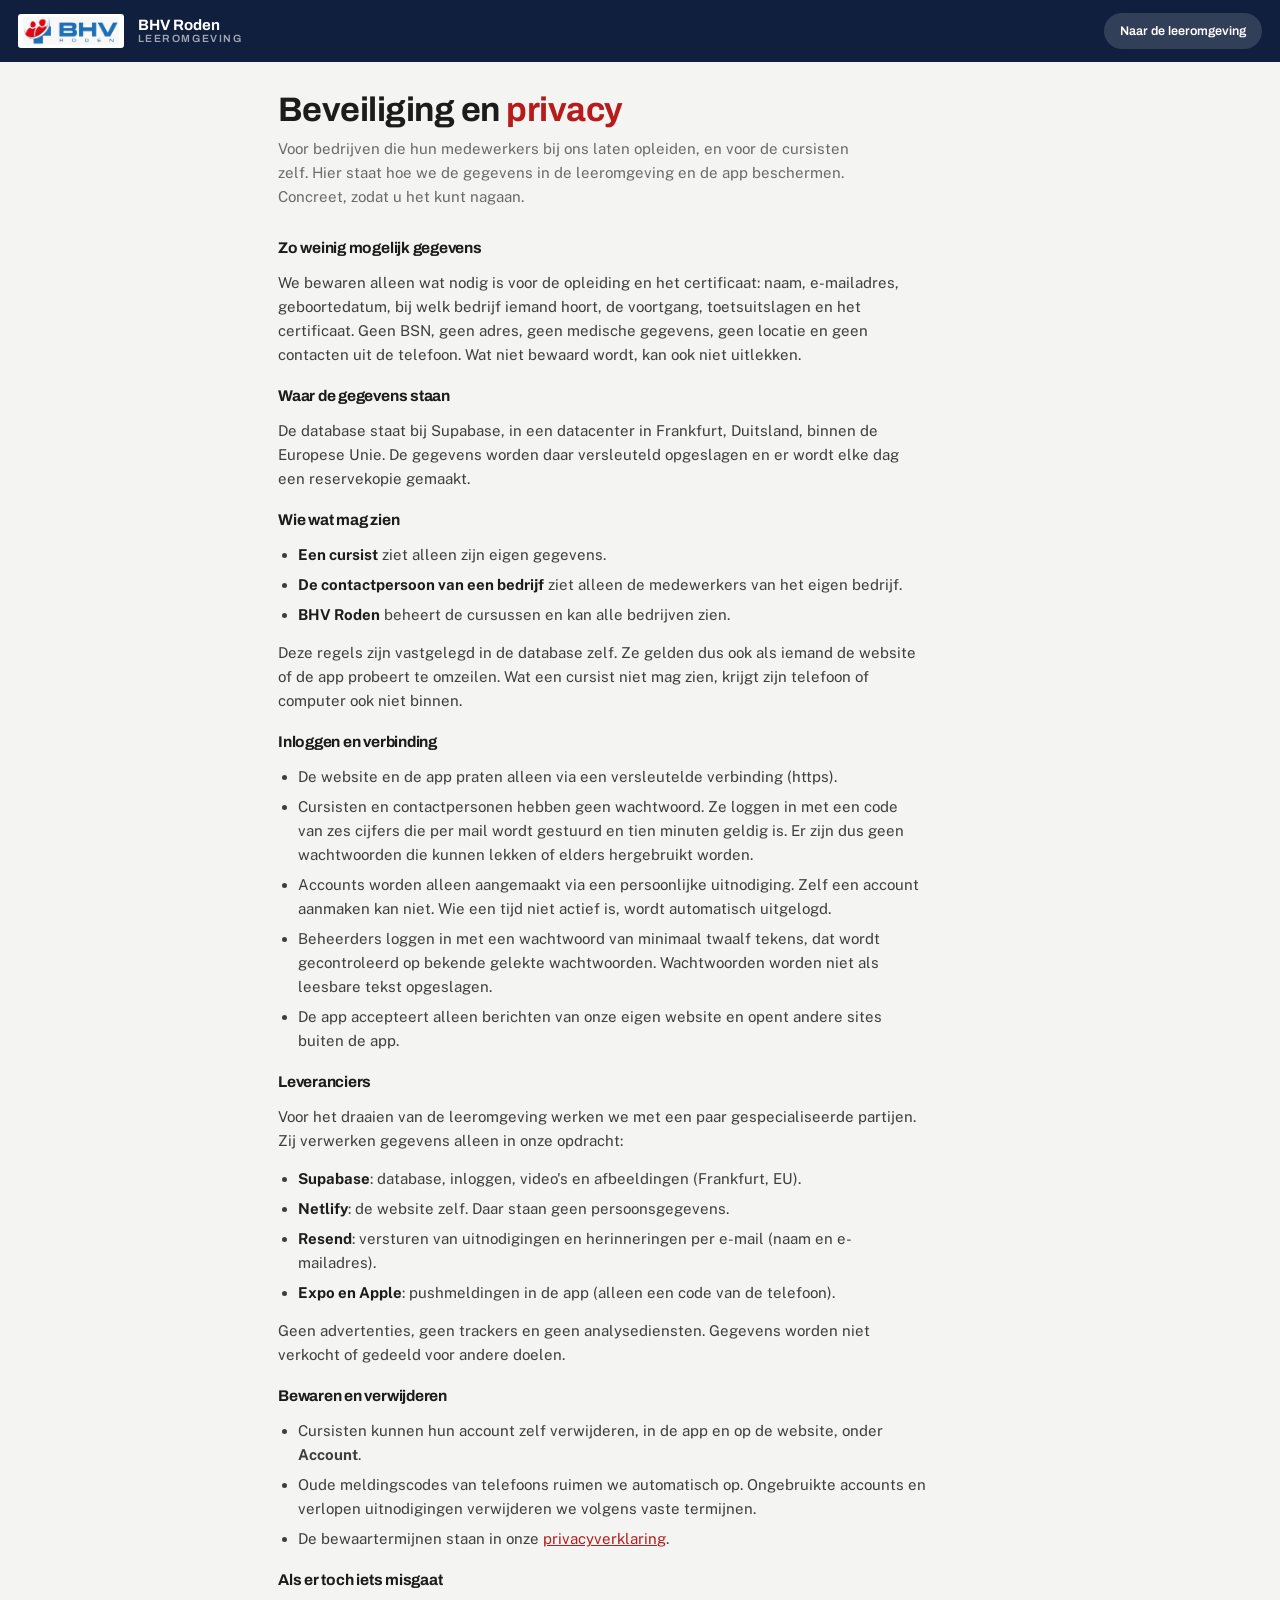
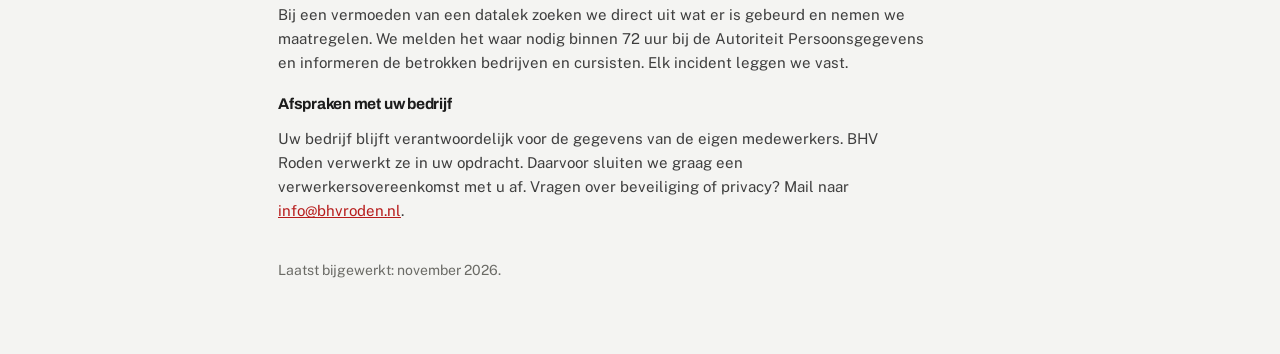
==== commit 79d07c87: "Inloggen met code per mail, aanmelden alleen via uitnodiging Co-Authored-By: Claude Opus 5.5 <norepl" ====
--- a/beveiliging.html
+++ b/beveiliging.html
@@ -49,10 +49,13 @@
     <h3>Inloggen en verbinding</h3>
     <ul>
       <li>De website en de app praten alleen via een versleutelde verbinding (https).</li>
-      <li>Wachtwoorden worden niet als leesbare tekst opgeslagen, maar als onomkeerbare code. Ook BHV Roden
-        kan ze niet inzien.</li>
-      <li>Iedereen kiest zelf een wachtwoord. Accounts worden alleen aangemaakt via een persoonlijke
-        uitnodiging, die na dertig dagen vervalt. Er is geen open aanmelding.</li>
+      <li>Cursisten en contactpersonen hebben geen wachtwoord. Ze loggen in met een code van zes cijfers die per
+        mail wordt gestuurd en tien minuten geldig is. Er zijn dus geen wachtwoorden die kunnen lekken of
+        elders hergebruikt worden.</li>
+      <li>Accounts worden alleen aangemaakt via een persoonlijke uitnodiging. Zelf een account aanmaken kan niet.
+        Wie een tijd niet actief is, wordt automatisch uitgelogd.</li>
+      <li>Beheerders loggen in met een wachtwoord van minimaal twaalf tekens, dat wordt gecontroleerd op bekende
+        gelekte wachtwoorden. Wachtwoorden worden niet als leesbare tekst opgeslagen.</li>
       <li>De app accepteert alleen berichten van onze eigen website en opent andere sites buiten de app.</li>
     </ul>
 
--- a/style.css
+++ b/style.css
@@ -695,3 +695,4 @@
 .p-contact .p-weg{padding:0 12px}
 .p-contact{padding-bottom:8px;border-bottom:1px solid var(--line)}
 @media (max-width:640px){.p-contact{grid-template-columns:1fr 1fr}.p-contact [data-c="rol"]{grid-column:1/-1}.p-contact .p-weg{grid-column:1/-1;justify-self:end;min-height:34px}}
+@media (max-width:600px){.cert{min-width:0;padding:26px 20px}.cert-top{flex-wrap:wrap;gap:12px}.cert-naam{font-size:28px;word-break:break-word}.cert-cursus{font-size:18px}.cert-grid{grid-template-columns:1fr 1fr;gap:12px}.cert-zegel{text-align:left}}
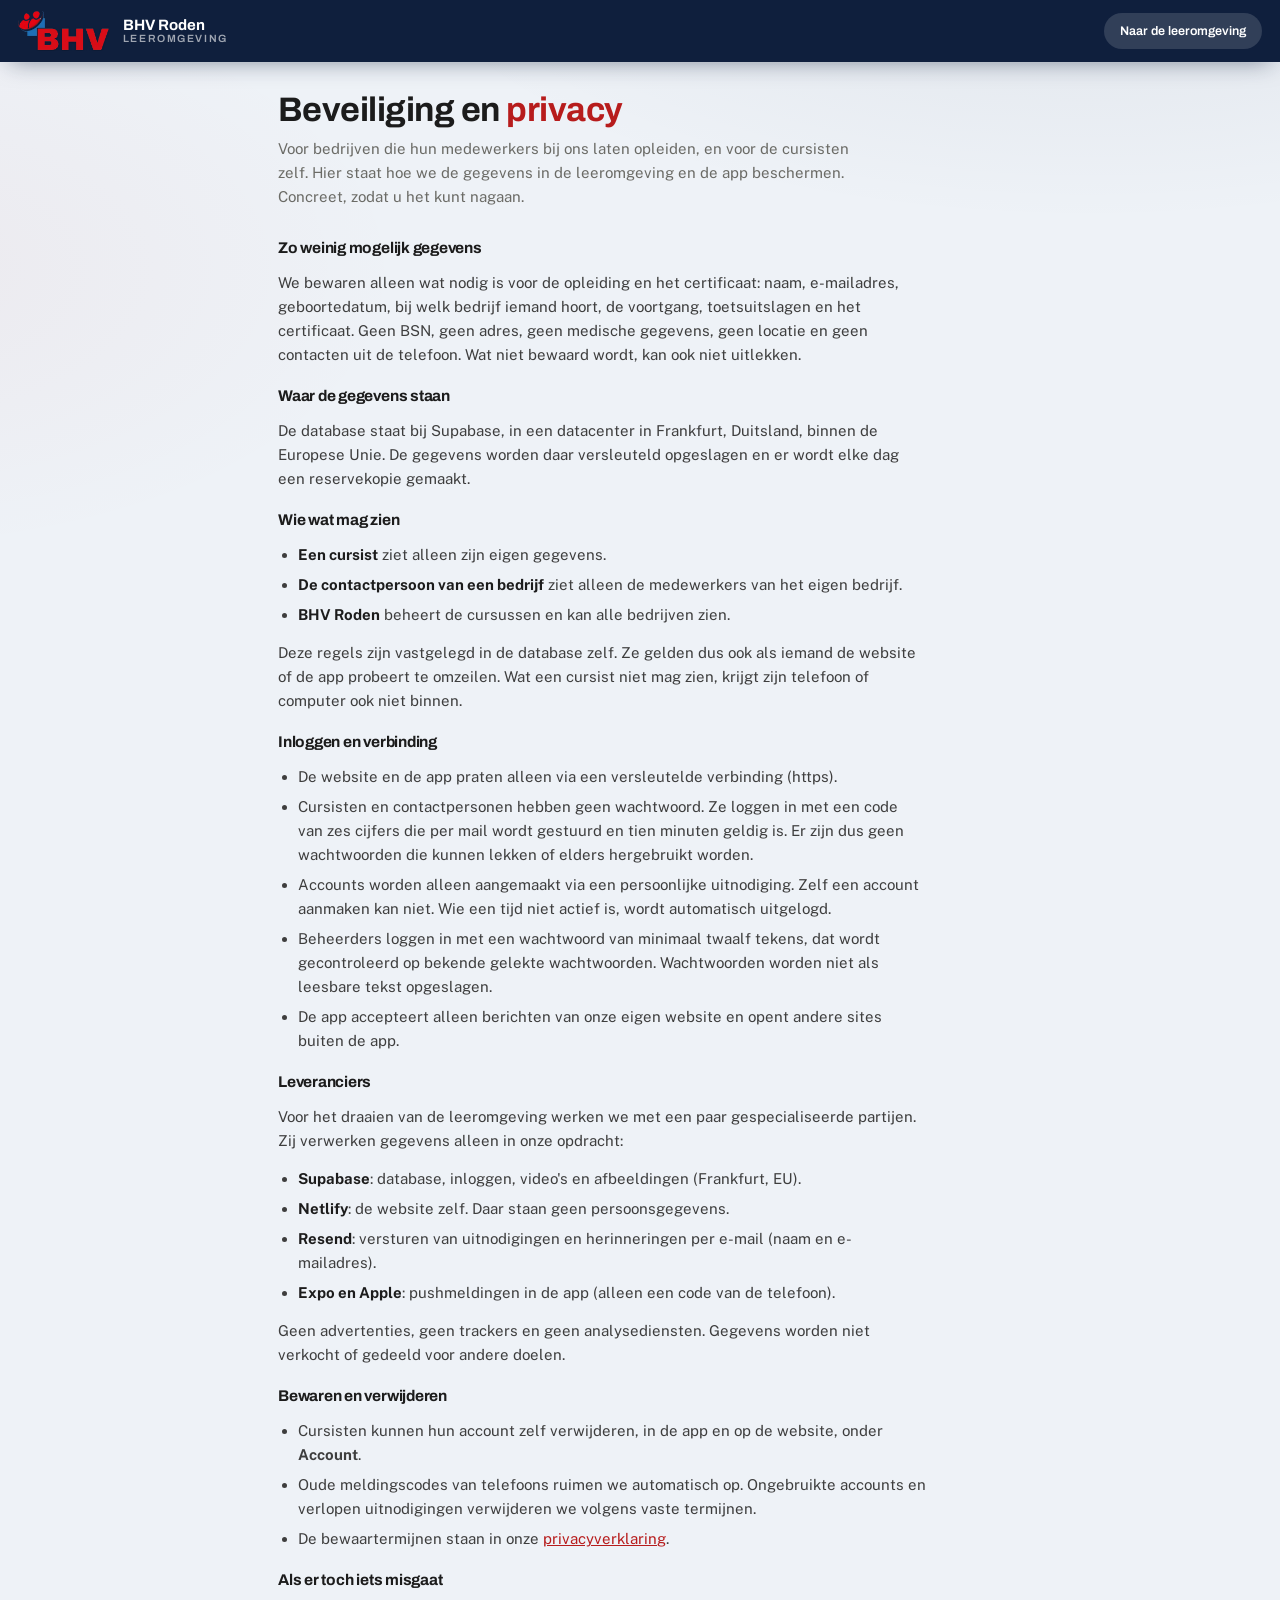
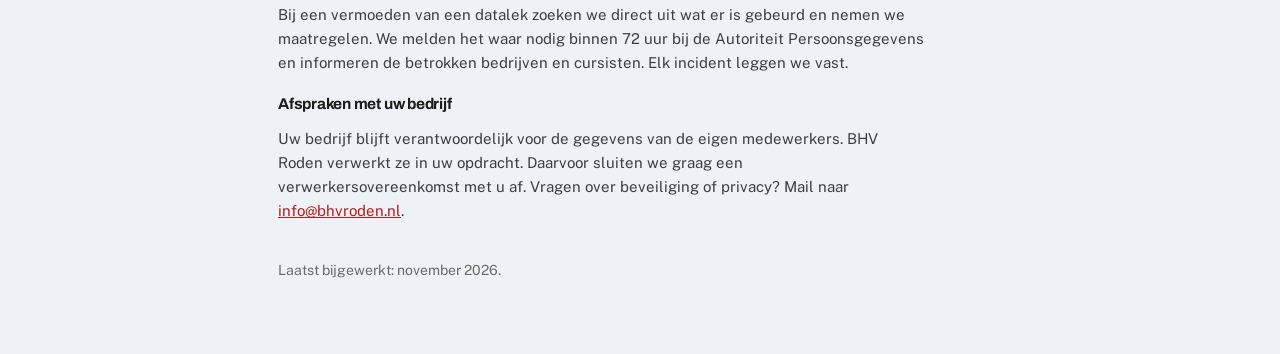
==== commit e67d3ae4: "Logo zonder achtergrond, mail weer werkend Co-Authored-By: Claude Opus 5.5 <noreply@anthropic.com>  " ====
--- a/beveiliging.html
+++ b/beveiliging.html
@@ -12,7 +12,7 @@
 <body>
 
 <header class="balk">
-  <img src="img/logo-bhvroden.jpg" alt="BHV Roden">
+  <img src="img/logo-bhv-kop.png" alt="BHV Roden">
   <span class="naam">BHV Roden<span>Leeromgeving</span></span>
   <span class="rechts">
     <a class="knop-licht" href="index.html" style="text-decoration:none">Naar de leeromgeving</a>
--- a/style.css
+++ b/style.css
@@ -696,3 +696,142 @@
 .p-contact{padding-bottom:8px;border-bottom:1px solid var(--line)}
 @media (max-width:640px){.p-contact{grid-template-columns:1fr 1fr}.p-contact [data-c="rol"]{grid-column:1/-1}.p-contact .p-weg{grid-column:1/-1;justify-self:end;min-height:34px}}
 @media (max-width:600px){.cert{min-width:0;padding:26px 20px}.cert-top{flex-wrap:wrap;gap:12px}.cert-naam{font-size:28px;word-break:break-word}.cert-cursus{font-size:18px}.cert-grid{grid-template-columns:1fr 1fr;gap:12px}.cert-zegel{text-align:left}}
+
+/* =====================================================================
+   VORMGEVING 2.0 (nov 2026)
+   Diepte met lagen schaduw in de huisstijlkleur, ruimere rondingen,
+   knoppen die reageren op aanraking, en de cursus als route.
+   ===================================================================== */
+:root{
+  --ground:#EEF2F7;
+  --surface-2:#E9EEF5;
+  --line:#DCE3EC;
+  --line-2:#C3CDDA;
+  --tint:#E8EEF8;
+  --radc:16px;
+  --radl:24px;
+  --sh-1:0 1px 2px rgba(15,31,61,.06),0 1px 1px rgba(15,31,61,.03);
+  --sh-2:0 1px 2px rgba(15,31,61,.05),0 10px 28px -8px rgba(15,31,61,.16);
+  --sh-3:0 2px 6px rgba(15,31,61,.06),0 28px 60px -14px rgba(15,31,61,.30);
+  --zacht:cubic-bezier(.2,.8,.2,1);
+}
+body{background:
+  radial-gradient(1200px 520px at 85% -10%,rgba(15,31,61,.07),transparent 60%),
+  radial-gradient(900px 480px at -10% 30%,rgba(183,28,28,.04),transparent 60%),
+  var(--ground);background-attachment:fixed}
+[id^="view-"]:focus,[id^="view-"]:focus-visible{outline:none}
+
+/* knoppen: voelbaar */
+.btn{min-height:46px;font-weight:700;letter-spacing:.005em;transition:transform .16s var(--zacht),box-shadow .16s var(--zacht),background .16s,border-color .16s;-webkit-tap-highlight-color:transparent}
+.btn-a{background:linear-gradient(180deg,#C92A2A,var(--a));box-shadow:inset 0 1px 0 rgba(255,255,255,.22),0 6px 16px -6px rgba(183,28,28,.65)}
+.btn-a:hover:not(:disabled){background:linear-gradient(180deg,#B92222,var(--a2));transform:translateY(-1px);box-shadow:inset 0 1px 0 rgba(255,255,255,.22),0 10px 22px -8px rgba(183,28,28,.7)}
+.btn-p{background:linear-gradient(180deg,var(--p2),var(--p));box-shadow:inset 0 1px 0 rgba(255,255,255,.14),0 6px 16px -6px rgba(15,31,61,.55)}
+.btn-p:hover:not(:disabled){transform:translateY(-1px)}
+.btn-g{box-shadow:var(--sh-1)}
+.btn-g:hover:not(:disabled){border-color:var(--p);transform:translateY(-1px)}
+.btn:active:not(:disabled){transform:translateY(1px) scale(.985)}
+.btn-sm{min-height:38px}
+.btn:disabled{box-shadow:none}
+
+/* kaarten en blokken: zwevend */
+.kaart,.blok,.inhoud,.hero-kaart,.paneel{box-shadow:var(--sh-2);border-color:rgba(220,227,236,.9)}
+.blok{padding:26px}
+.goed,.let{border-radius:12px;border-left-width:4px}
+.optie{border-radius:14px;padding:14px 16px;box-shadow:var(--sh-1);transition:transform .14s var(--zacht),border-color .14s,background .14s,box-shadow .14s}
+.optie:hover:not(:disabled){transform:translateY(-1px);box-shadow:var(--sh-2)}
+.optie .k{border-radius:8px;width:26px;height:26px}
+.optie.juist{box-shadow:0 0 0 3px rgba(27,122,62,.14)}
+.optie.onjuist{box-shadow:0 0 0 3px rgba(181,53,42,.12)}
+input.kies,select.kies,textarea.kies,.veld input,.veld select,.veld textarea{border-radius:12px!important;transition:border-color .14s,box-shadow .14s}
+.veld input:focus,.veld select:focus,.veld textarea:focus,.kies:focus{outline:none;border-color:var(--p)!important;box-shadow:0 0 0 4px rgba(15,31,61,.12)}
+.video{border-radius:var(--radc);box-shadow:var(--sh-2)}
+.chip{letter-spacing:.06em}
+
+/* bovenbalk: vast en met diepte */
+.balk{position:sticky;top:0;z-index:120;box-shadow:0 1px 0 rgba(255,255,255,.06),0 8px 24px -10px rgba(15,31,61,.55)}
+.balk>img{border-radius:8px}
+
+/* hero */
+.hero{border-radius:var(--radl);box-shadow:var(--sh-3);min-height:320px}
+.hero>img{transform:scale(1.03)}
+.hero .waas{background:
+  linear-gradient(180deg,rgba(var(--waas-rgb),.10) 0%,rgba(var(--waas-rgb),.55) 48%,rgba(var(--waas-rgb),.94) 100%),
+  radial-gradient(600px 300px at 0% 100%,rgba(183,28,28,.28),transparent 70%)}
+.hero-kaart{border-radius:20px;background:rgba(255,255,255,.9);-webkit-backdrop-filter:blur(14px) saturate(1.4);backdrop-filter:blur(14px) saturate(1.4);border:1px solid rgba(255,255,255,.7);padding:20px;gap:11px}
+.hero-kaart .bar{height:10px}
+.hero-kaart .dash-verder{min-height:52px;font-size:15.5px;background:linear-gradient(180deg,#C92A2A,var(--a));box-shadow:inset 0 1px 0 rgba(255,255,255,.22),0 8px 20px -6px rgba(183,28,28,.7)}
+.bar{height:8px;background:rgba(15,31,61,.08)}
+.bar>span{background:linear-gradient(90deg,#E04848,var(--a));transition:width .9s var(--zacht);position:relative}
+
+/* de route */
+.dash-route-kop{margin:34px 0 16px;display:flex;flex-direction:column;gap:4px}
+.dash-route-kop h2{font-size:clamp(20px,3vw,24px);color:var(--p)}
+.dash-route-kop p{color:var(--muted);font-size:14px}
+.dash-route{max-width:880px}
+.route{list-style:none;margin:0;padding:0;position:relative}
+.route::before{content:"";position:absolute;left:21px;top:22px;bottom:30px;width:4px;border-radius:4px;background:repeating-linear-gradient(180deg,var(--line-2) 0 10px,transparent 10px 18px)}
+.halte{position:relative;padding-left:62px;margin-bottom:12px}
+.halte.af::before{content:"";position:absolute;left:21px;top:-14px;height:calc(100% + 14px);width:4px;background:var(--ok);border-radius:4px}
+.knoop{position:absolute;left:5px;top:16px;width:36px;height:36px;border-radius:50%;display:grid;place-items:center;background:var(--surface);border:3px solid var(--line-2);color:var(--muted);z-index:1;box-shadow:var(--sh-1)}
+.knoop svg{width:17px;height:17px}
+.halte.af .knoop{background:var(--ok);border-color:var(--ok);color:#fff}
+.halte.nu .knoop{background:var(--a);border-color:#fff;box-shadow:0 0 0 4px var(--a),0 6px 16px -4px rgba(183,28,28,.7)}
+.halte.nu .knoop::after{content:"";width:12px;height:12px;border-radius:50%;background:#fff}
+.halte.nu .knoop::before{content:"";position:absolute;inset:-9px;border-radius:50%;border:2px solid var(--a);animation:haltePuls 2.4s var(--zacht) infinite;opacity:0}
+@keyframes haltePuls{0%{transform:scale(.8);opacity:.7}100%{transform:scale(1.5);opacity:0}}
+.halte.open .knoop{border-color:var(--p)}
+.halte-in{display:flex;align-items:center;gap:16px;background:var(--surface);border:1px solid rgba(220,227,236,.9);border-radius:18px;padding:16px 18px;box-shadow:var(--sh-1);transition:box-shadow .2s,transform .2s var(--zacht)}
+.halte.nu .halte-in{box-shadow:var(--sh-3);border-color:rgba(183,28,28,.25);padding:20px 22px}
+.halte.dicht .halte-in{background:rgba(255,255,255,.55);box-shadow:none;border-style:dashed}
+.halte.dicht h3{color:var(--muted)}
+.halte-tekst{flex:1;min-width:0;display:flex;flex-direction:column;gap:5px}
+.halte h3{font-size:16px;color:var(--ink)}
+.halte.nu h3{font-size:18px}
+.halte-meta{font-size:13px;color:var(--muted);line-height:1.4}
+.halte-voortgang{display:flex;align-items:center;gap:10px;font-size:12px;color:var(--muted);font-weight:600}
+.halte-voortgang .bar{flex:1;max-width:260px}
+.halte-acties{display:flex;gap:8px;flex-wrap:wrap;justify-content:flex-end;flex:none}
+.halte.eind .knoop{border-radius:12px}
+@media (max-width:640px){
+  .halte{padding-left:52px}
+  .route::before,.halte.af::before{left:17px}
+  .knoop{left:1px;width:36px;height:36px}
+  .halte-in{flex-direction:column;align-items:stretch;gap:12px;padding:14px 16px}
+  .halte.nu .halte-in{padding:16px 18px}
+  .halte-acties{justify-content:stretch}
+  .halte-acties .btn{flex:1}
+}
+
+/* volgende stap onderin (telefoon) */
+.volgende-balk{position:fixed;left:12px;right:12px;bottom:calc(env(safe-area-inset-bottom,0px) + 12px);z-index:140;transform:translateY(140%);transition:transform .35s var(--zacht);pointer-events:none}
+.volgende-balk.zichtbaar{transform:none;pointer-events:auto}
+.volgende-balk .btn{width:100%;min-height:54px;font-size:15.5px;box-shadow:inset 0 1px 0 rgba(255,255,255,.22),0 14px 30px -8px rgba(183,28,28,.75)}
+@media (min-width:900px){.volgende-balk{display:none}}
+
+/* inloggen */
+.auth{border-radius:var(--radl)!important;box-shadow:var(--sh-3)!important;overflow:hidden}
+/* route: afgeronde haltes compact, laptop met zijkolom */
+.halte.af .halte-in{padding:12px 16px}
+.halte.af .knoop{top:12px}
+@media (max-width:640px){
+  .halte.af .halte-in{flex-direction:row;align-items:center}
+  .halte.af .halte-acties{flex-direction:column;gap:6px}
+  .halte.af .halte-acties .btn{flex:none;min-height:34px;padding:6px 14px;font-size:12px}
+  #view-dashboard{padding-bottom:110px}
+}
+@media (min-width:1000px){
+  #view-dashboard{display:grid;grid-template-columns:minmax(0,1fr) 300px;column-gap:36px;grid-template-areas:"kijk kijk" "hero hero" "plan plan" "kop voet" "route voet"}
+  #view-dashboard>.kijkbalk{grid-area:kijk}
+  #view-dashboard>.hero{grid-area:hero}
+  #view-dashboard>#dash-plan{grid-area:plan}
+  #view-dashboard>.dash-route-kop{grid-area:kop}
+  #view-dashboard>.dash-route{grid-area:route;max-width:none}
+  #view-dashboard>.voet{grid-area:voet;align-self:start;position:sticky;top:88px;margin-top:34px;background:var(--surface);border:1px solid rgba(220,227,236,.9);border-radius:18px;padding:22px;box-shadow:var(--sh-1)}
+}
+@media (min-width:1000px){#view-dashboard>.voet{border-top:1px solid rgba(220,227,236,.9)}}
+@media (max-width:640px){.halte.af [data-toets]{display:none}.halte.af .halte-acties{flex-direction:row}}
+/* logo zonder witte achtergrond */
+.balk>img{background:none!important;padding:0!important;border-radius:0!important;height:40px}
+@media (max-width:600px){.balk>img{height:32px}}
+.auth-form .logo{height:56px}
+.balk>img.eigen-logo{background:#fff!important;padding:3px 5px!important;border-radius:8px!important}
